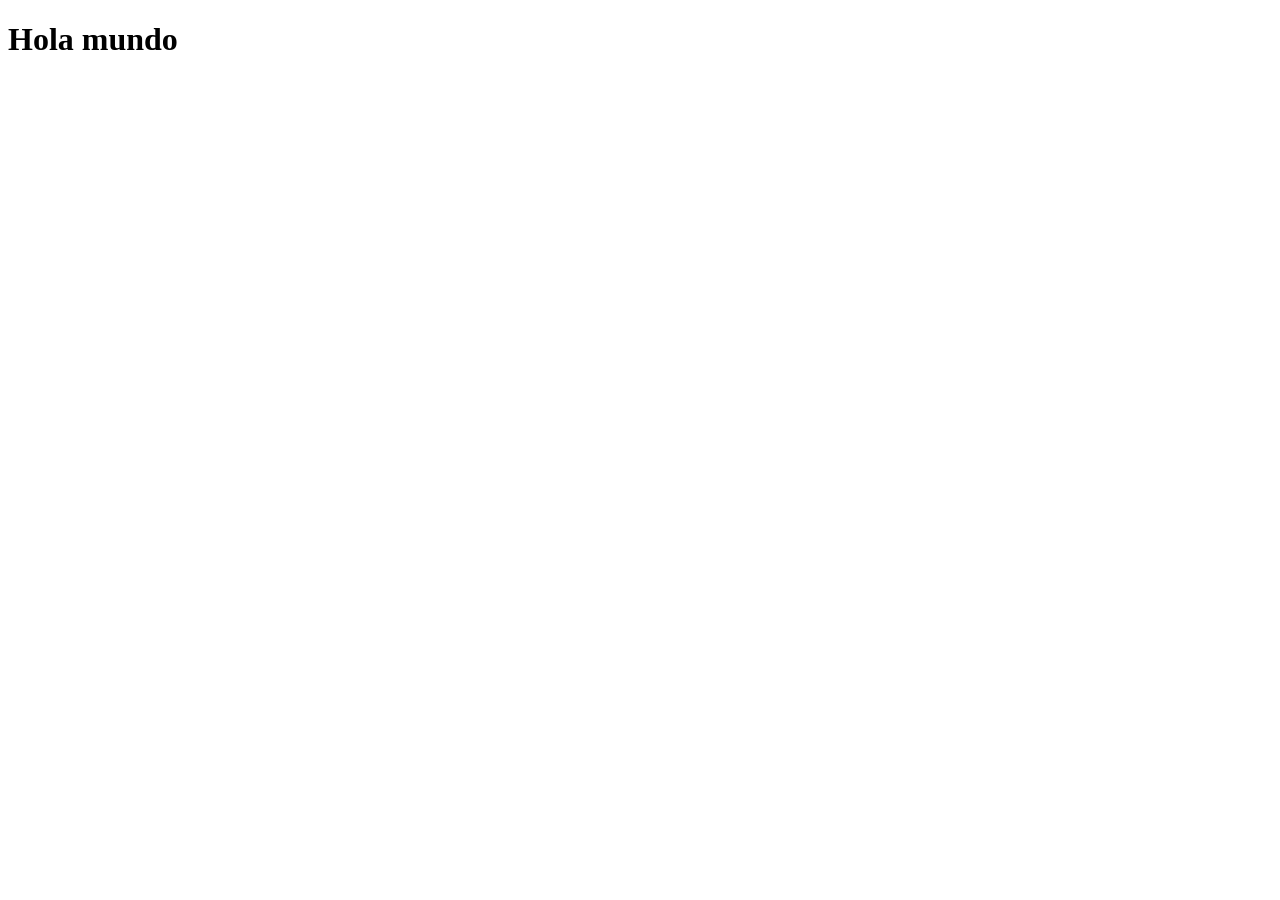
==== index.html @ fa536cae "Pagina inicial" ====
<!DOCTYPE html>
<html lang="en">
<head>
    <meta charset="UTF-8">
    <meta name="viewport" content="width=device-width, initial-scale=1.0">
    <title>Document</title>
</head>
<body>
    <h1>Hola mundo</h1>
</body>
</html>
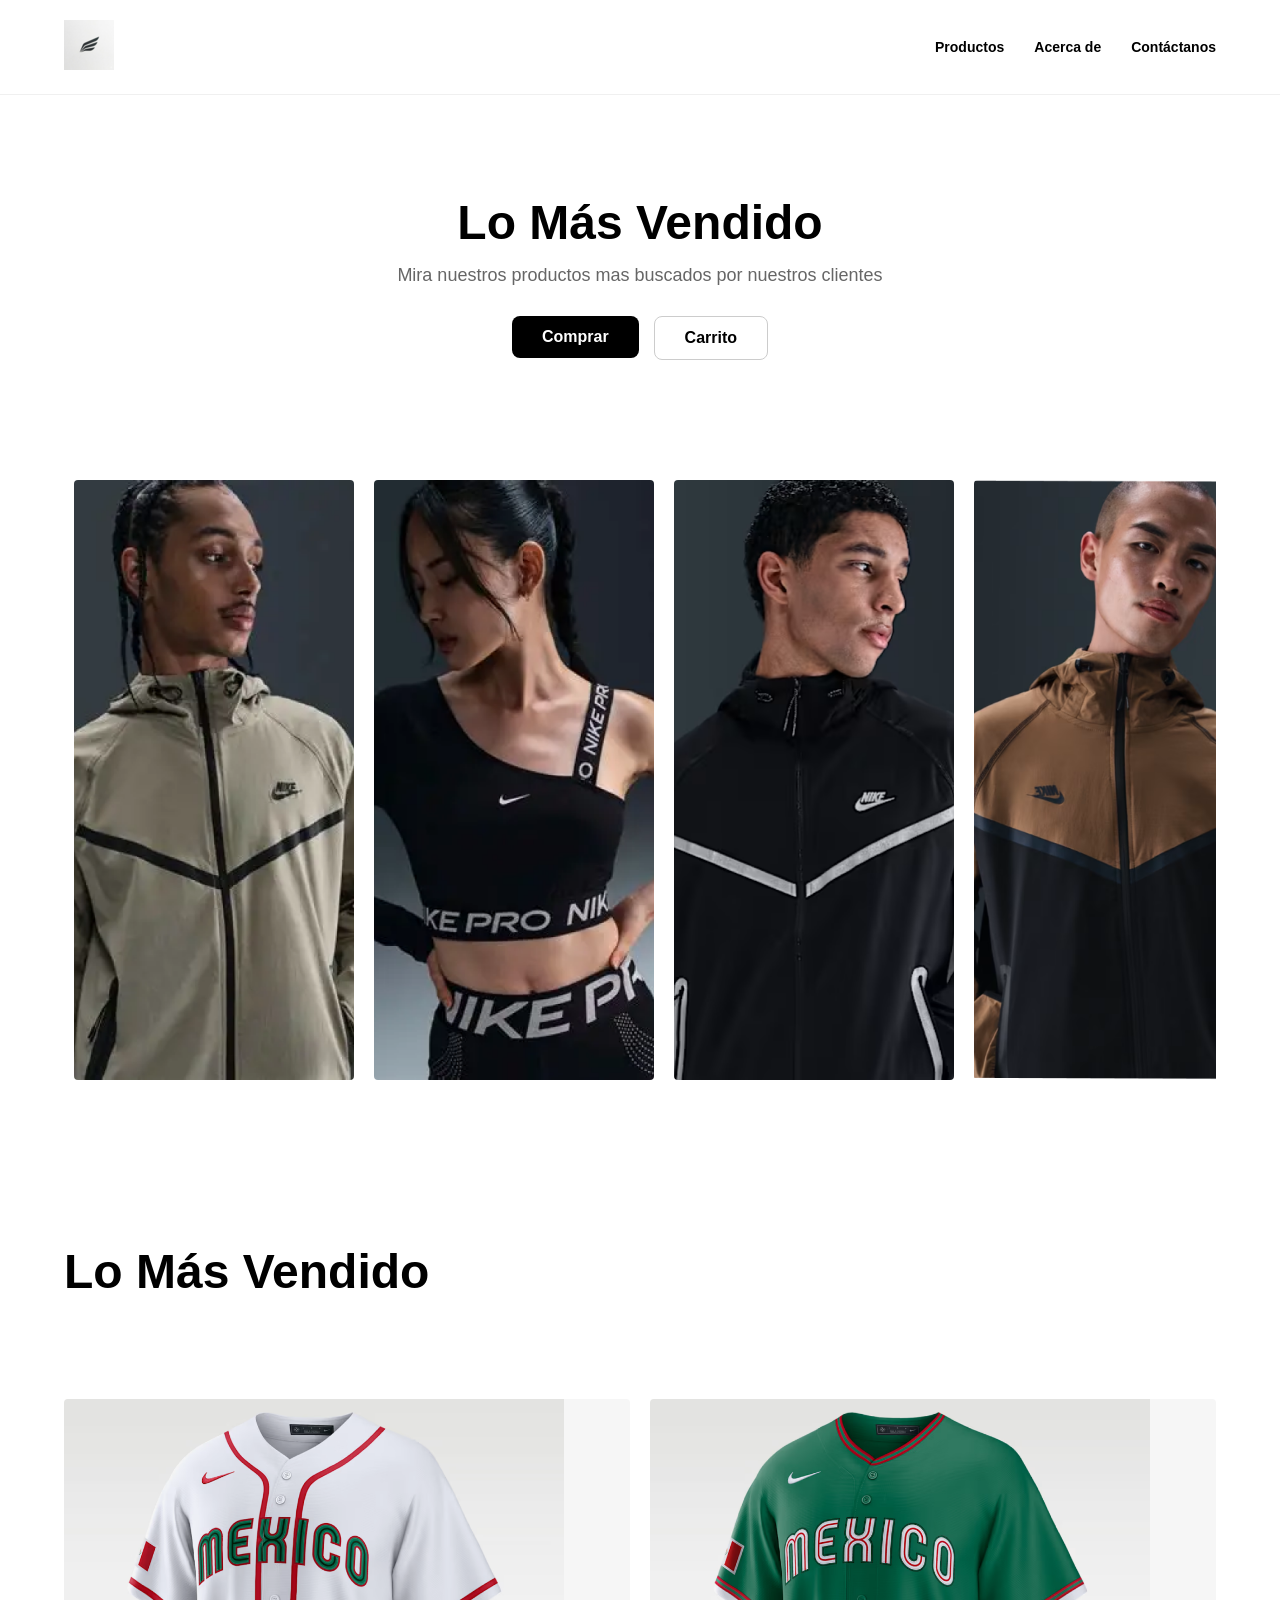
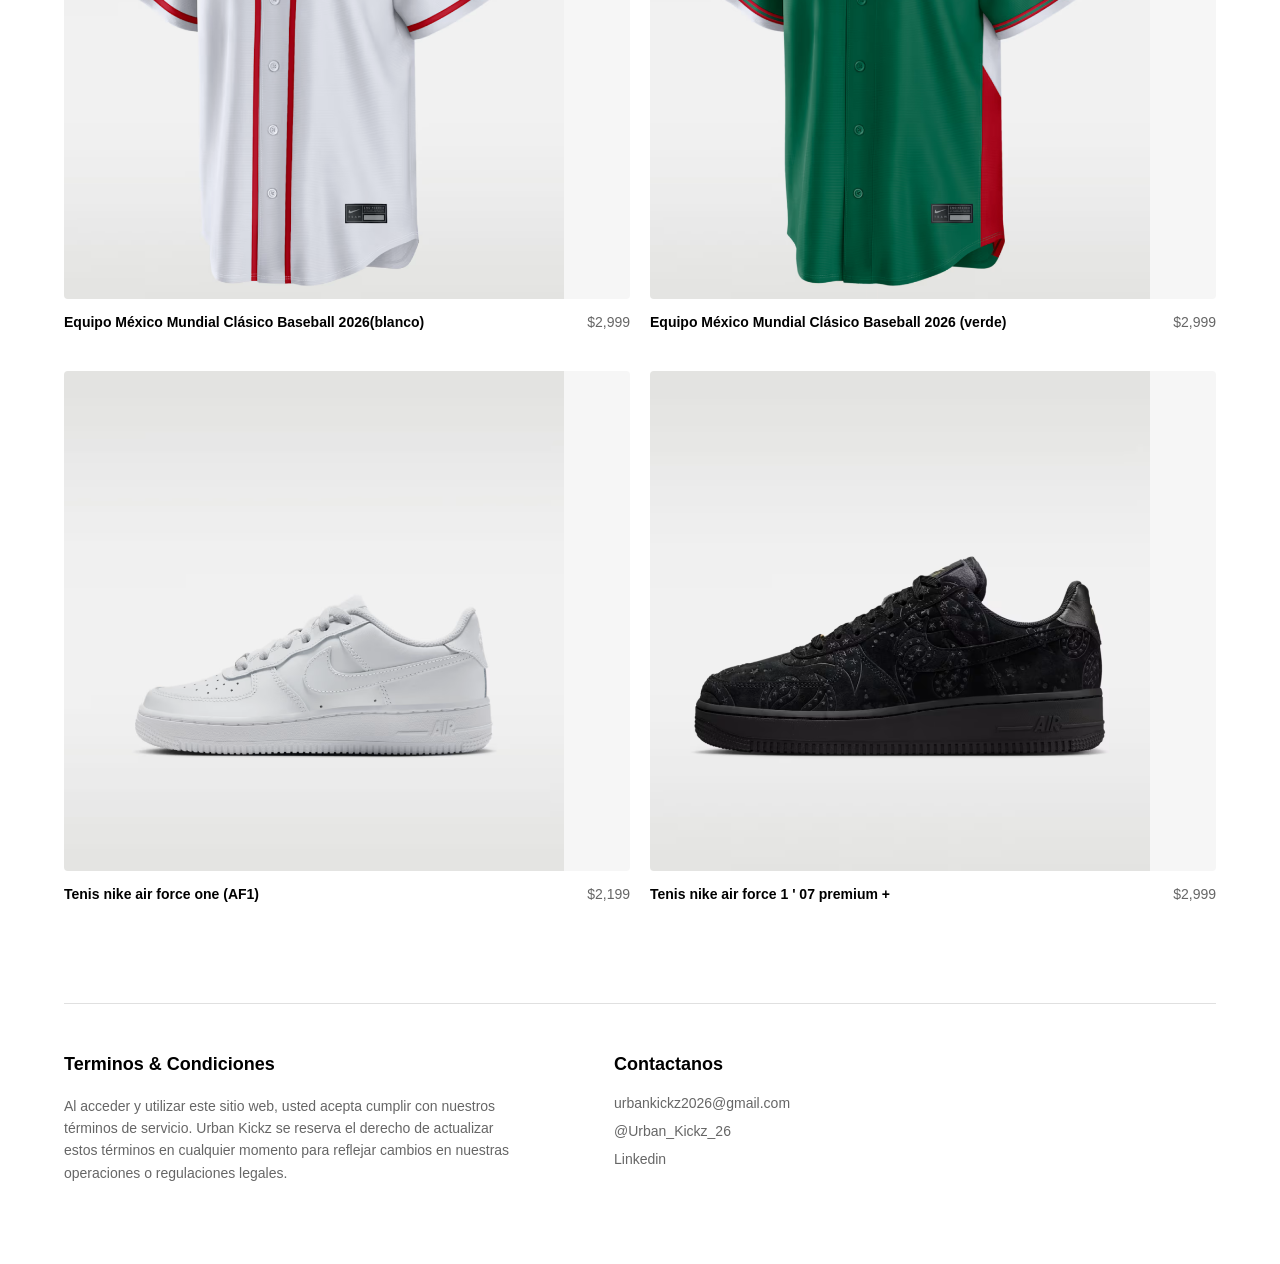
==== commit 296dbd13: "Pagina nueva" ====
--- a/index.html
+++ b/index.html
@@ -3,9 +3,130 @@
 <head>
     <meta charset="UTF-8">
     <meta name="viewport" content="width=device-width, initial-scale=1.0">
-    <title>Document</title>
+    <title>Urban Kickz PAGINA PRINCIPAL</title>
+    <link rel="stylesheet" href="style.css">
 </head>
 <body>
-    <h1>Hola mundo</h1>
+    <header class="main-header">
+        <div class="logo">
+            <img src=".//imagenes/Logo_navegacion (1).png" alt="Logotipo">
+        </div>
+        <nav class="main-nav">
+            <ul>
+                <li><a href="./productos.html"><strong>Productos</strong></a></li>
+                <li><a href="acerca.html"><strong>Acerca de</strong></a></li>
+                <li><a href="#"><strong>Contáctanos</strong></a></li>
+            </ul>
+        </nav>
+    </header>
+
+    <main>
+        <section class="hero-section">
+            <h1>Lo Más Vendido</h1>
+            <p>Mira nuestros productos mas buscados por nuestros clientes</p>
+            <div class="hero-buttons">
+                <a href="productos.html">
+                <button class="btn-primary">Comprar</button></a>
+                <a href="carrito.html">
+                <button class="btn-secondary">Carrito</button></a>
+            </div>
+        </section>
+
+        <section class="product-grid-section">
+    <div class="slider-container">
+        <div class="slider-track">
+            <!-- Primera tanda de imágenes -->
+            <div class="product-item"><img src=".//imagenes/recorrido1.png" alt="Producto 1"></div>
+            <div class="product-item"><img src=".//imagenes/recorrido2.png" alt="Producto 2"></div>
+            <div class="product-item"><img src=".//imagenes/recorrido3.png" alt="Producto 3"></div>
+            <div class="product-item"><img src=".//imagenes/recorrido4.png" alt="Producto 4"></div>
+            
+            <!-- Segunda tanda (Copia exacta para el efecto infinito) -->
+            <div class="product-item"><img src=".//imagenes/recorrido1.png" alt="Producto 1"></div>
+            <div class="product-item"><img src=".//imagenes/recorrido2.png" alt="Producto 2"></div>
+            <div class="product-item"><img src=".//imagenes/recorrido3.png" alt="Producto 3"></div>
+            <div class="product-item"><img src=".//imagenes/recorrido4.png" alt="Producto 4"></div>
+        </div>
+    </div>
+</section>
+
+        <section class="bottom-section">
+            <h2>Lo Más Vendido</h2>
+        </section>
+
+        <section class="best-sellers-container">
+    
+    
+    <div class="product-grid-v2">
+        <!-- Producto 1 -->
+        <div class="product-card">
+            <div class="product-img-box">
+                <img src=".//imagenes/jersey_blanco_liga.png" alt="Jersey México Blanco">
+            </div>
+            <div class="product-details">
+                <p class="product-title">Equipo México Mundial Clásico Baseball 2026(blanco)</p>
+                <p class="product-cost">$2,999</p>
+            </div>
+        </div>
+
+        <!-- Producto 2 -->
+        <div class="product-card">
+            <div class="product-img-box">
+                <img src=".//imagenes/jersey_verde_liga.png" alt="Jersey México Verde">
+            </div>
+            <div class="product-details">
+                <p class="product-title">Equipo México Mundial Clásico Baseball 2026 (verde)</p>
+                <p class="product-cost">$2,999</p>
+            </div>
+        </div>
+
+        <!-- Producto 3 -->
+        <div class="product-card">
+            <div class="product-img-box">
+                <img src="./imagenes/af1.png" alt="AF1 Blanco">
+            </div>
+            <div class="product-details">
+                <p class="product-title">Tenis nike air force one (AF1)</p>
+                <p class="product-cost">$2,199</p>
+            </div>
+        </div>
+
+        <!-- Producto 4 -->
+        <div class="product-card">
+            <div class="product-img-box">
+                <img src="./imagenes/af1_premium.png" alt="AF1 Premium">
+            </div>
+            <div class="product-details">
+                <p class="product-title">Tenis nike air force 1 ' 07 premium +</p>
+                <p class="product-cost">$2,999</p>
+            </div>
+        </div>
+    </div>
+</section>
+<footer class="footer-info">
+    <div class="footer-divider"></div>
+    <div class="footer-content">
+        <!-- Columna de Términos -->
+        <div class="footer-column">
+            <h3>Terminos & Condiciones</h3>
+            <p>
+                Al acceder y utilizar este sitio web, usted acepta cumplir con nuestros términos de servicio. 
+                Urban Kickz se reserva el derecho de actualizar estos términos en cualquier momento para 
+                reflejar cambios en nuestras operaciones o regulaciones legales.
+            </p>
+        </div>
+
+        <!-- Columna de Contacto -->
+        <div class="footer-column">
+            <h3>Contactanos</h3>
+            <ul class="contact-list">
+                <li>urbankickz2026@gmail.com</li>
+                <li>@Urban_Kickz_26</li>
+                <li>Linkedin</li>
+            </ul>
+        </div>
+    </div>
+</footer>
+    </main>
 </body>
 </html>
--- a/style.css
+++ b/style.css
@@ -0,0 +1,478 @@
+* {
+    margin: 0;
+    padding: 0;
+    box-sizing: border-box;
+    font-family: 'Inter', sans-serif, Arial; /* Figma suele usar Inter o tipografías similares */
+}
+
+body {
+    background-color: #ffffff;
+    color: #000000;
+}
+
+/* 2. Encabezado (Header) */
+.main-header {
+    display:flex;
+    justify-content: space-between; /* Logo a la izquierda, menú a la derecha */
+    align-items: center;
+    padding: 20px 5%;
+    border-bottom: 1px solid #f0f0f0; /* Una línea sutil para separar */
+}
+
+
+
+.main-nav ul {
+    display: flex;
+    list-style: none;
+    gap: 30px; /* Espacio entre los enlaces */
+    
+}
+
+.main-nav a {
+    text-decoration: none;
+    color: #000;
+    font-weight: 500;
+    font-size: 14px;
+}
+.main-nav a:hover{
+color:#727171;
+
+}
+/* 3. Sección de Héroe (Texto y Botones) */
+.hero-section {
+    text-align: center;
+    padding: 100px 20px;
+}
+
+.hero-section h1 {
+    font-size: 48px;
+    font-weight: 700;
+    margin-bottom: 15px;
+}
+
+.hero-section p {
+    color: #666;
+    font-size: 18px;
+    margin-bottom: 30px;
+}
+
+.hero-buttons {
+    display: flex;
+    justify-content: center;
+    gap: 15px;
+}
+
+/* 4. Estilos de los Botones */
+button {
+    padding: 12px 30px;
+    border-radius: 8px;
+    font-size: 16px;
+    font-weight: 600;
+    cursor: pointer;
+    transition: 0.3s;
+}
+
+.btn-primary {
+    background-color: #000;
+    color: #fff;
+    border: none;
+}
+
+.btn-primary:hover {
+    background-color: #333;
+}
+
+.btn-secondary {
+    background-color: #fff;
+    color: #000;
+    border: 1px solid #ccc;
+}
+
+.btn-secondary:hover {
+    background-color: #dedede;
+}
+
+/* 5. Cuadrícula de Productos (Grid) */
+.product-grid-section {
+    padding: 0 5%;
+    margin-bottom: 80px;
+}
+
+.product-grid {
+    display: grid;
+    grid-template-columns: repeat(4, 1fr); /* 4 columnas iguales */
+    gap: 10px; /* Espacio entre las imágenes */
+}
+
+.product-item img {
+    width: 100%;
+    height: 600px; /* Altura fija para que todas se vean parejas */
+    object-fit: cover; /* Recorta la imagen para que llene el espacio sin deformarse */
+    border-radius: 4px;
+}
+.slider-container {
+    overflow: hidden;
+    width: 100%;
+    background: white;
+    padding: 20px 0;
+}
+
+/* El riel que contiene todas las imágenes (originales + copias) */
+.slider-track {
+    display: flex;
+    width: calc(250px * 8); /* Ajusta según el ancho de tus imágenes x 8 */
+    animation: scroll 20s linear infinite; /* 20s controla la velocidad */
+}
+
+/* Estilo de cada imagen */
+.product-item {
+    width: 300px; /* Ancho fijo para cada imagen */
+    flex-shrink: 0;
+    padding: 0 10px;
+}
+
+
+
+/* La magia: Animación de desplazamiento */
+@keyframes scroll {
+    0% {
+        transform: translateX(0);
+    }
+    100% {
+        /* Se desplaza exactamente la mitad (la primera tanda de imágenes) */
+        transform: translateX(-50%);
+    }
+}
+
+/* 6. Sección Inferior */
+.bottom-section {
+    text-align: left;
+    padding: 60px 5%;
+}
+
+.bottom-section h2 {
+    font-size: 48px;
+    font-weight: 700;
+}
+.best-sellers-container {
+    padding: 40px 5%;
+    background-color: #fff;
+}
+
+.section-title {
+    font-size: 32px;
+    font-weight: 800;
+    margin-bottom: 30px;
+    text-align: left;
+}
+
+/* Cuadrícula de 2 columnas */
+.product-grid-v2 {
+    display: grid;
+    grid-template-columns: repeat(2, 1fr);
+    gap: 40px 20px; /* 40px de espacio vertical, 20px horizontal */
+    
+}
+
+/* Tarjeta de producto */
+.product-card {
+    display: flex;
+    flex-direction: column;
+}
+
+.product-img-box {
+    background-color: #f6f6f6; /* Color de fondo gris claro de las fotos */
+    border-radius: 4px;
+    margin-bottom: 15px;
+    overflow: hidden;
+}
+
+.product-img-box img {
+    
+    display: block;
+    mix-blend-mode: multiply; /* Ayuda a que el fondo de la imagen se mezcle */
+    height: 500px;
+}
+
+/* Alineación de Nombre y Precio */
+.product-details {
+    display: flex;
+    justify-content: space-between; /* Nombre a la izquierda, precio a la derecha */
+    align-items: flex-start;
+    gap: 15px;
+}
+
+.product-title {
+    font-size: 14px;
+    font-weight: 700;
+    line-height: 1.2;
+    max-width: 70%; /* Evita que el nombre encime al precio */
+}
+
+.product-cost {
+    font-size: 14px;
+    font-weight: 400;
+    color: #666;
+}
+.footer-info {
+    background-color: #ffffff;
+    padding: 60px 5% 80px;
+    font-family: 'Inter', sans-serif, Arial;
+}
+
+/* Línea divisoria superior */
+.footer-divider {
+    border-top: 1px solid #e0e0e0;
+    margin-bottom: 50px;
+    width: 100%;
+}
+
+.footer-content {
+    display: flex;
+    justify-content: flex-start; /* Alineación a la izquierda */
+    gap: 100px; /* Espacio entre las dos columnas */
+}
+
+.footer-column {
+    max-width: 450px; /* Controla el ancho del texto legal */
+}
+
+.footer-column h3 {
+    font-size: 18px;
+    font-weight: 700;
+    margin-bottom: 20px;
+    color: #000;
+}
+
+.footer-column p {
+    font-size: 14px;
+    line-height: 1.6;
+    color: #666; /* Gris para el cuerpo de texto legal */
+}
+
+/* Lista de contacto */
+.contact-list {
+    list-style: none;
+    padding: 0;
+}
+
+.contact-list li {
+    font-size: 14px;
+    margin-bottom: 12px;
+    color: #666;
+    cursor: pointer;
+}
+
+.contact-list li:hover {
+    color: #000;
+    text-decoration: underline;
+}
+
+/* Ajuste para pantallas pequeñas */
+@media (max-width: 768px) {
+    .footer-content {
+        flex-direction: column;
+        gap: 40px;
+    }
+}
+body, h2, p, blockquote {
+    margin: 0;
+    padding: 0;
+    font-family: 'Inter', sans-serif, Arial; /* O la fuente que uses */
+}
+
+/* Sección principal */
+.historia-cita-section {
+    background-color: #ffffff;
+    padding: 100px 0 60px; /* Mucho espacio arriba, poco abajo antes del divisor */
+}
+
+/* --- 1. Sección de Historia (El truco de centrado) --- */
+.historia-wrapper {
+    width: 100%;
+    display: flex;
+    justify-content: center; /* Centra el bloque en la página */
+    margin-bottom: 120px; /* Espacio antes de la cita */
+}
+
+.historia-content {
+    max-width: 650px; /* Ancho máximo para que no ocupe toda la pantalla */
+    text-align: left; /* El texto se alinea a la IZQUIERDA dentro de este bloque */
+    padding: 0 20px; /* Un poco de margen en móviles */
+}
+
+.historia-content h2 {
+    font-size: 24px;
+    font-weight: 700;
+    color: #000;
+    margin-bottom: 25px;
+}
+
+.historia-content p {
+    font-size: 16px;
+    line-height: 1.6; /* Espaciado entre líneas para que respire */
+    color: #666; /* Color gris suave */
+}
+
+/* --- 2. Sección de Cita y CEO --- */
+.cita-ceo-wrapper {
+    display: flex;
+    flex-direction: column;
+    align-items: center; /* Centra todo este bloque horizontalmente */
+    text-align: center; /* El texto está centrado */
+}
+
+.cita-texto {
+    font-size: 44px;
+    font-weight: 500;
+    font-style: italic; /* Cursiva */
+    color: #000;
+    margin-bottom: 40px;
+    line-height: 1.2;
+    position: relative;
+}
+
+/* Estilos para el bloque del CEO */
+.ceo-block {
+    display: flex;
+    align-items: center; /* Alinear verticalmente avatar y texto */
+    gap: 15px; /* Espacio entre avatar y texto */
+}
+
+.avatar-container {
+    width: 55px;
+    height: 55px;
+    background-color: #ffecd1; /* Color melocotón de fondo */
+    border-radius: 50%; /* Circular */
+    display: flex;
+    justify-content: center;
+    align-items: center;
+}
+
+.avatar-face {
+    font-size: 26px; /* Tamaño del emoji */
+}
+
+.ceo-text {
+    text-align: left; /* El texto del CEO vuelve a alinearse a la izquierda */
+}
+
+.ceo-name {
+    font-size: 16px;
+    font-weight: 700;
+    color: #000;
+    margin-bottom: 4px;
+}
+
+.ceo-title {
+    font-size: 14px;
+    color: #666; /* Color gris suave */
+}
+
+/* --- Línea Divisoria Inferior --- */
+.historia-divisor {
+    border-top: 1px solid #e0e0e0;
+    max-width: 900px;
+    margin: 80px auto 0; /* Centrada con margen arriba */
+}
+
+/* --- Responsive básico --- */
+@media (max-width: 768px) {
+    .cita-texto {
+        font-size: 32px;
+    }
+}
+.ayuda-section {
+    padding: 60px 5%;
+    background-color: #fff;
+}
+
+.ayuda-section h2 {
+    font-size: 32px;
+    font-weight: 800;
+    margin-bottom: 5px;
+}
+
+.ayuda-section .subtitle {
+    color: #888;
+    font-size: 16px;
+    margin-bottom: 40px;
+}
+
+/* Contenedor de las 3 tarjetas */
+.ayuda-grid {
+    display: grid;
+    grid-template-columns: repeat(3, 1fr);
+    gap: 25px;
+}
+
+/* Estilo de la tarjeta */
+.ayuda-card {
+    border: 1px solid #eee;
+    border-radius: 12px;
+    padding: 30px;
+    background-color: #fff;
+    display: flex;
+    flex-direction: column;
+    justify-content: space-between; /* Empuja el footer al fondo */
+    min-height: 280px; /* Asegura que todas midan lo mismo */
+    box-shadow: 0 4px 12px rgba(0,0,0,0.03);
+}
+
+.ayuda-card h3 {
+    font-size: 18px;
+    font-weight: 700;
+    margin-bottom: 15px;
+}
+
+/* Listas con puntos */
+.ayuda-card ul {
+    list-style: disc;
+    padding-left: 20px;
+    margin-bottom: 30px;
+}
+
+.ayuda-card li {
+    font-size: 14px;
+    color: #000;
+    font-weight: 500;
+    margin-bottom: 10px;
+    line-height: 1.4;
+}
+
+/* Footer de Soporte Técnico */
+.soporte-footer {
+    display: flex;
+    align-items: center;
+    gap: 12px;
+}
+
+.soporte-icon {
+    width: 40px;
+    height: 40px;
+    border-radius: 8px;
+    display: flex;
+    justify-content: center;
+    align-items: center;
+    font-size: 18px;
+}
+
+/* Colores de los iconos de fondo */
+.icon-orange { background-color: #fef0e7; }
+.icon-blue { background-color: #f0f4ff; }
+.icon-green { background-color: #eff9ed; }
+
+.soporte-footer p {
+    font-size: 14px;
+    font-weight: 600;
+    color: #000;
+}
+
+/* Responsivo para tablets y móviles */
+@media (max-width: 1024px) {
+    .ayuda-grid { grid-template-columns: 1fr 1fr; }
+}
+
+@media (max-width: 768px) {
+    .ayuda-grid { grid-template-columns: 1fr; }
+}
